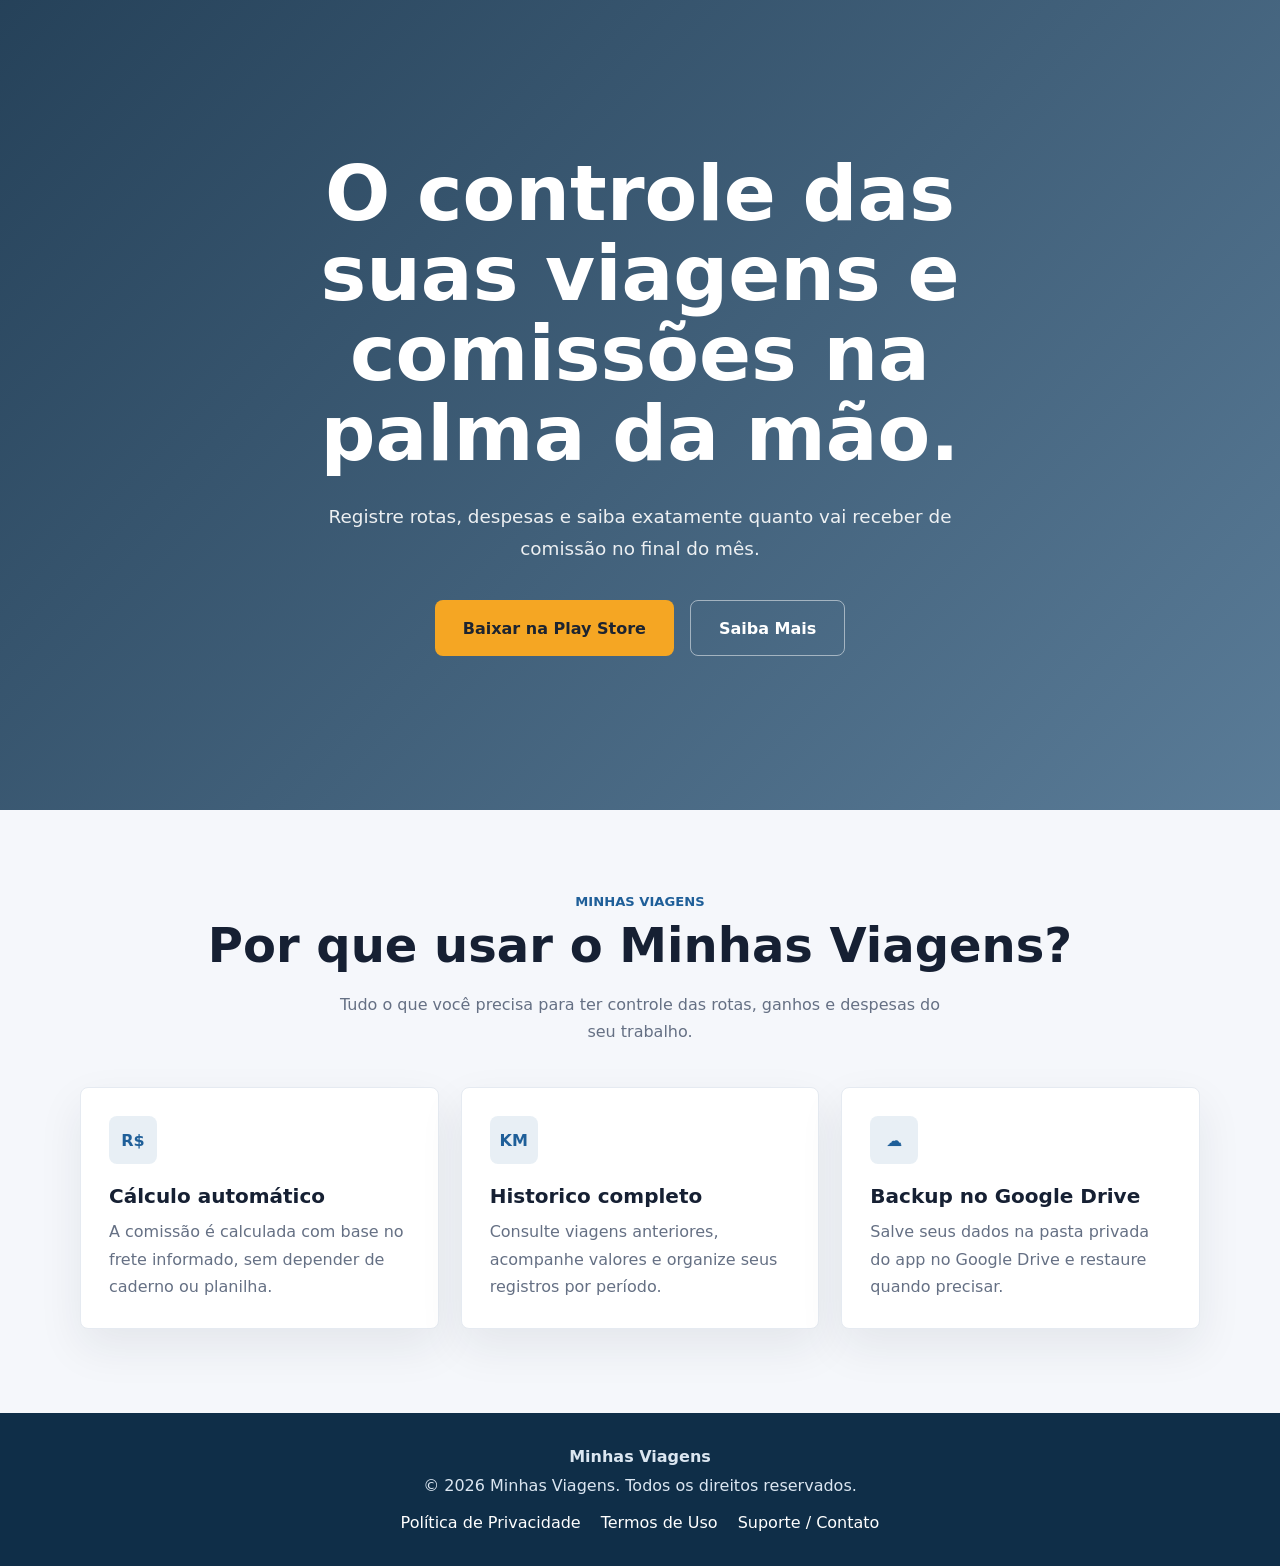
==== index.html @ d5cd6ea3 "publica site do Minhas Viagens" ====
<!doctype html>
<html lang="pt-BR">
<head>
  <meta charset="utf-8">
  <meta name="viewport" content="width=device-width, initial-scale=1">
  <title>Minhas Viagens - Controle de viagens e comissões</title>
  <meta name="description" content="Aplicativo para motoristas registrarem viagens, despesas e comissões, com backup seguro no Google Drive.">
  <meta name="author" content="Minhas Viagens">
  <meta property="og:title" content="Minhas Viagens">
  <meta property="og:description" content="Controle suas viagens, despesas e comissões em um app simples para motoristas.">
  <meta property="og:type" content="website">
  <meta name="twitter:card" content="summary_large_image">
  <link rel="canonical" href="https://appminhasviagens.com.br/">
  <link rel="stylesheet" href="styles.css">
</head>
<body>
  <main>
    <section class="hero">
      <div class="hero__overlay"></div>
      <div class="hero__content">
        <h1>O controle das suas viagens e comissões na palma da mão.</h1>
        <p>Registre rotas, despesas e saiba exatamente quanto vai receber de comissão no final do mês.</p>
        <div class="actions">
          <a class="button button--primary" href="https://play.google.com/store/apps/details?id=com.minhascomissoes.app" aria-label="Baixar Minhas Viagens na Play Store">Baixar na Play Store</a>
          <a class="button button--ghost" href="#funcionalidades">Saiba Mais</a>
        </div>
      </div>
    </section>

    <section id="funcionalidades" class="section">
      <p class="eyebrow">Minhas Viagens</p>
      <h2>Por que usar o Minhas Viagens?</h2>
      <p class="section__intro">Tudo o que você precisa para ter controle das rotas, ganhos e despesas do seu trabalho.</p>

      <div class="features">
        <article class="feature">
          <span class="feature__icon">R$</span>
          <h3>Cálculo automático</h3>
          <p>A comissão é calculada com base no frete informado, sem depender de caderno ou planilha.</p>
        </article>
        <article class="feature">
          <span class="feature__icon">KM</span>
          <h3>Historico completo</h3>
          <p>Consulte viagens anteriores, acompanhe valores e organize seus registros por período.</p>
        </article>
        <article class="feature">
          <span class="feature__icon">☁</span>
          <h3>Backup no Google Drive</h3>
          <p>Salve seus dados na pasta privada do app no Google Drive e restaure quando precisar.</p>
        </article>
      </div>
    </section>
  </main>

  <footer class="footer">
    <strong>Minhas Viagens</strong>
    <p>© 2026 Minhas Viagens. Todos os direitos reservados.</p>
    <nav aria-label="Links legais">
      <a href="privacidade/">Política de Privacidade</a>
      <a href="termos/">Termos de Uso</a>
      <a href="mailto:minhasviagenscomissao@gmail.com">Suporte / Contato</a>
    </nav>
  </footer>
</body>
</html>
---- styles.css ----
:root {
  --blue: #1f5f99;
  --blue-dark: #0f2e48;
  --gold: #f5a623;
  --text: #162033;
  --muted: #657084;
  --surface: #ffffff;
  --bg: #f5f7fb;
}

* {
  box-sizing: border-box;
}

html {
  scroll-behavior: smooth;
}

body {
  margin: 0;
  color: var(--text);
  background: var(--bg);
  font-family: Inter, system-ui, -apple-system, BlinkMacSystemFont, "Segoe UI", sans-serif;
}

a {
  color: inherit;
}

.hero {
  position: relative;
  min-height: 90vh;
  display: grid;
  place-items: center;
  overflow: hidden;
  background-image: url("https://images.unsplash.com/photo-1469854523086-cc02fe5d8800?auto=format&fit=crop&w=1800&q=85");
  background-size: cover;
  background-position: center;
}

.hero__overlay {
  position: absolute;
  inset: 0;
  background: linear-gradient(135deg, rgba(15, 46, 72, 0.9), rgba(30, 76, 113, 0.72));
}

.hero__content {
  position: relative;
  z-index: 1;
  width: min(760px, calc(100% - 32px));
  text-align: center;
  color: #ffffff;
  padding: 48px 0;
}

.hero h1 {
  margin: 0;
  font-size: clamp(2.4rem, 6vw, 4.8rem);
  line-height: 1.04;
  letter-spacing: 0;
}

.hero p {
  width: min(640px, 100%);
  margin: 28px auto 0;
  color: rgba(255, 255, 255, 0.9);
  font-size: 1.15rem;
  line-height: 1.7;
}

.actions {
  display: flex;
  justify-content: center;
  gap: 16px;
  flex-wrap: wrap;
  margin-top: 36px;
}

.button {
  display: inline-flex;
  align-items: center;
  justify-content: center;
  min-height: 56px;
  padding: 0 28px;
  border-radius: 8px;
  font-weight: 800;
  text-decoration: none;
}

.button--primary {
  background: var(--gold);
  color: #1d2430;
}

.button--ghost {
  border: 1px solid rgba(255, 255, 255, 0.5);
  color: #ffffff;
}

.section {
  width: min(1120px, calc(100% - 32px));
  margin: 0 auto;
  padding: 84px 0;
  text-align: center;
}

.eyebrow {
  margin: 0 0 8px;
  color: var(--blue);
  font-weight: 800;
  text-transform: uppercase;
  font-size: 0.82rem;
}

.section h2 {
  margin: 0;
  font-size: clamp(2rem, 4vw, 3rem);
}

.section__intro {
  width: min(620px, 100%);
  margin: 18px auto 0;
  color: var(--muted);
  line-height: 1.7;
}

.features {
  display: grid;
  grid-template-columns: repeat(3, 1fr);
  gap: 22px;
  margin-top: 42px;
  text-align: left;
}

.feature {
  background: var(--surface);
  border: 1px solid #e5eaf1;
  border-radius: 8px;
  padding: 28px;
  box-shadow: 0 18px 45px rgba(22, 32, 51, 0.08);
}

.feature__icon {
  display: inline-flex;
  align-items: center;
  justify-content: center;
  width: 48px;
  height: 48px;
  border-radius: 8px;
  background: rgba(31, 95, 153, 0.1);
  color: var(--blue);
  font-weight: 900;
}

.feature h3 {
  margin: 20px 0 10px;
  font-size: 1.25rem;
}

.feature p {
  margin: 0;
  color: var(--muted);
  line-height: 1.7;
}

.footer {
  padding: 34px 16px;
  text-align: center;
  color: #dbe6f1;
  background: var(--blue-dark);
}

.footer p {
  margin: 10px 0 18px;
}

.footer nav {
  display: flex;
  justify-content: center;
  gap: 20px;
  flex-wrap: wrap;
}

.footer a {
  color: #ffffff;
  text-decoration: none;
}

.topbar {
  padding: 22px 24px;
  background: var(--blue-dark);
}

.topbar a {
  color: #ffffff;
  text-decoration: none;
  font-weight: 800;
}

.legal {
  width: min(840px, calc(100% - 32px));
  margin: 0 auto;
  padding: 56px 0 80px;
  line-height: 1.75;
}

.legal h1 {
  margin: 0;
  font-size: clamp(2rem, 5vw, 3.3rem);
}

.legal h2 {
  margin: 34px 0 8px;
  font-size: 1.35rem;
}

.legal p {
  margin: 0 0 14px;
}

.legal a {
  color: var(--blue);
  font-weight: 700;
}

.muted {
  color: var(--muted);
}

@media (max-width: 800px) {
  .features {
    grid-template-columns: 1fr;
  }

  .button {
    width: min(100%, 320px);
  }
}
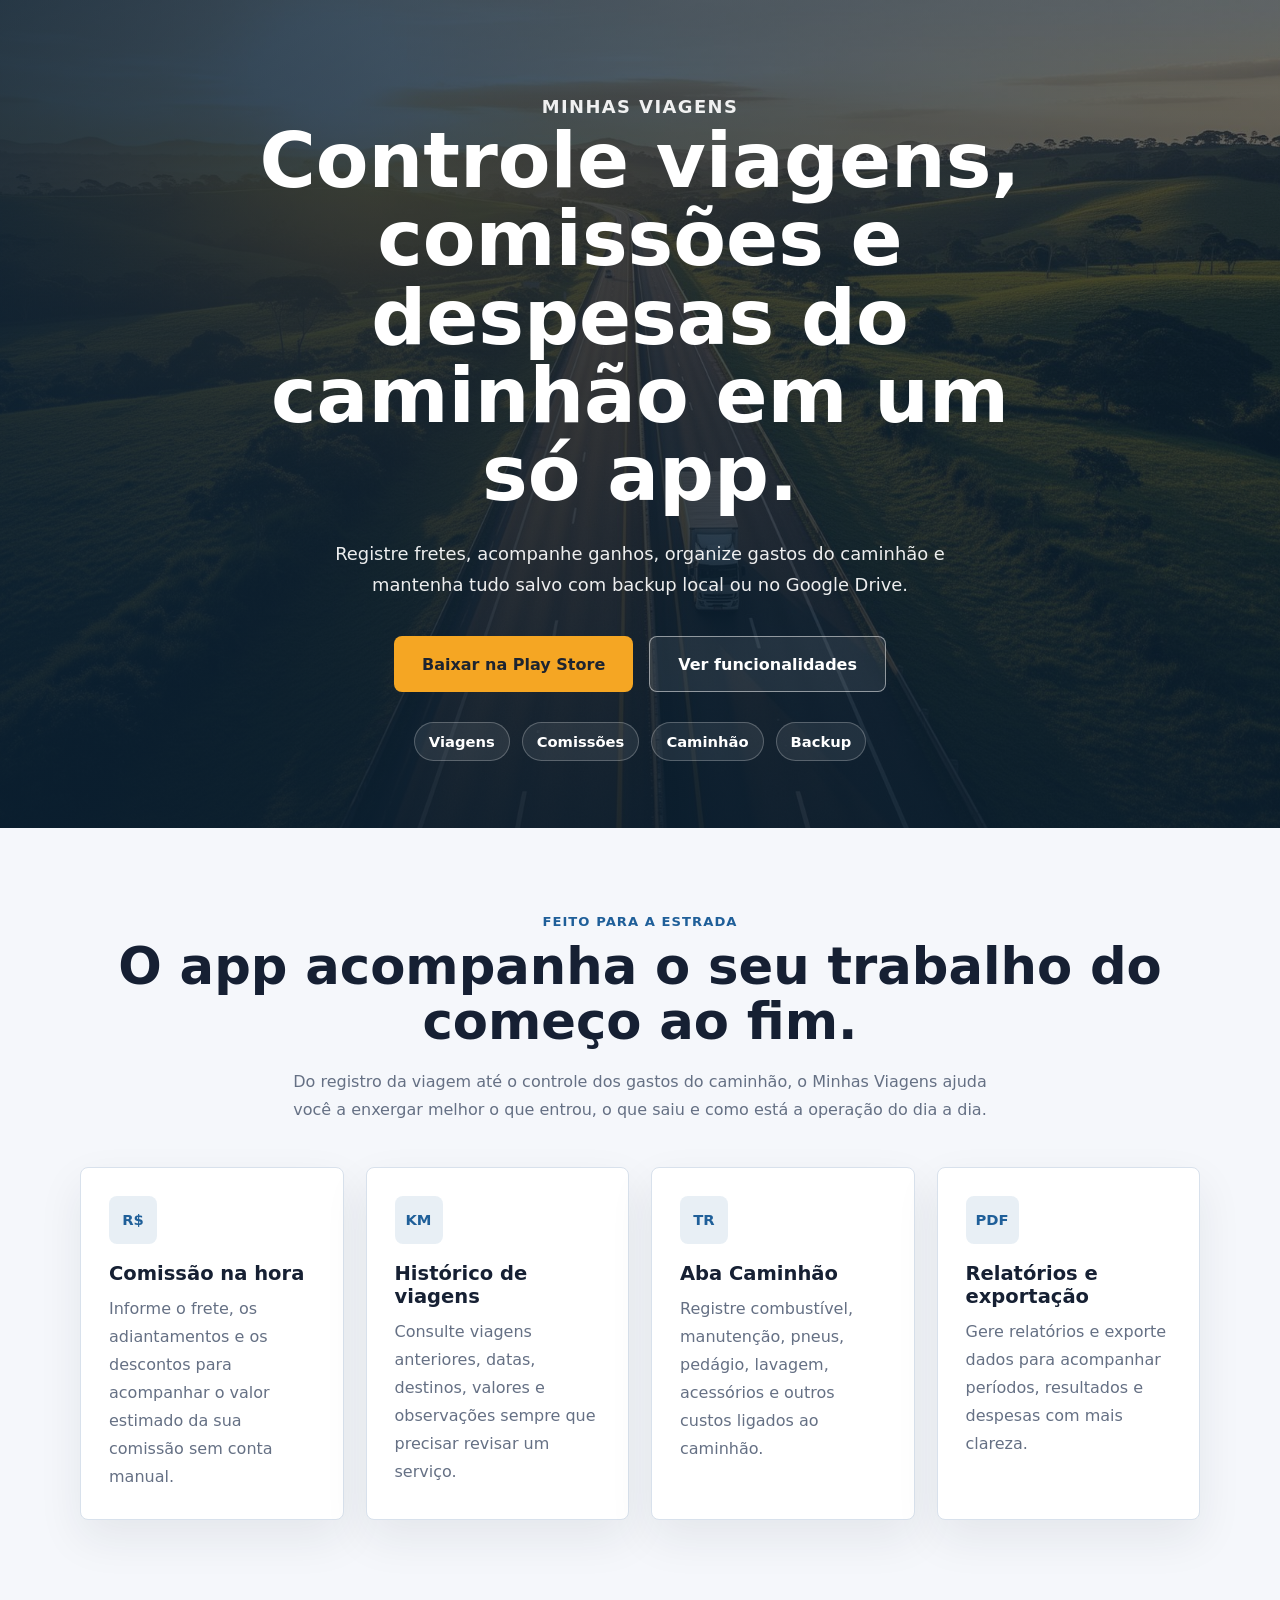
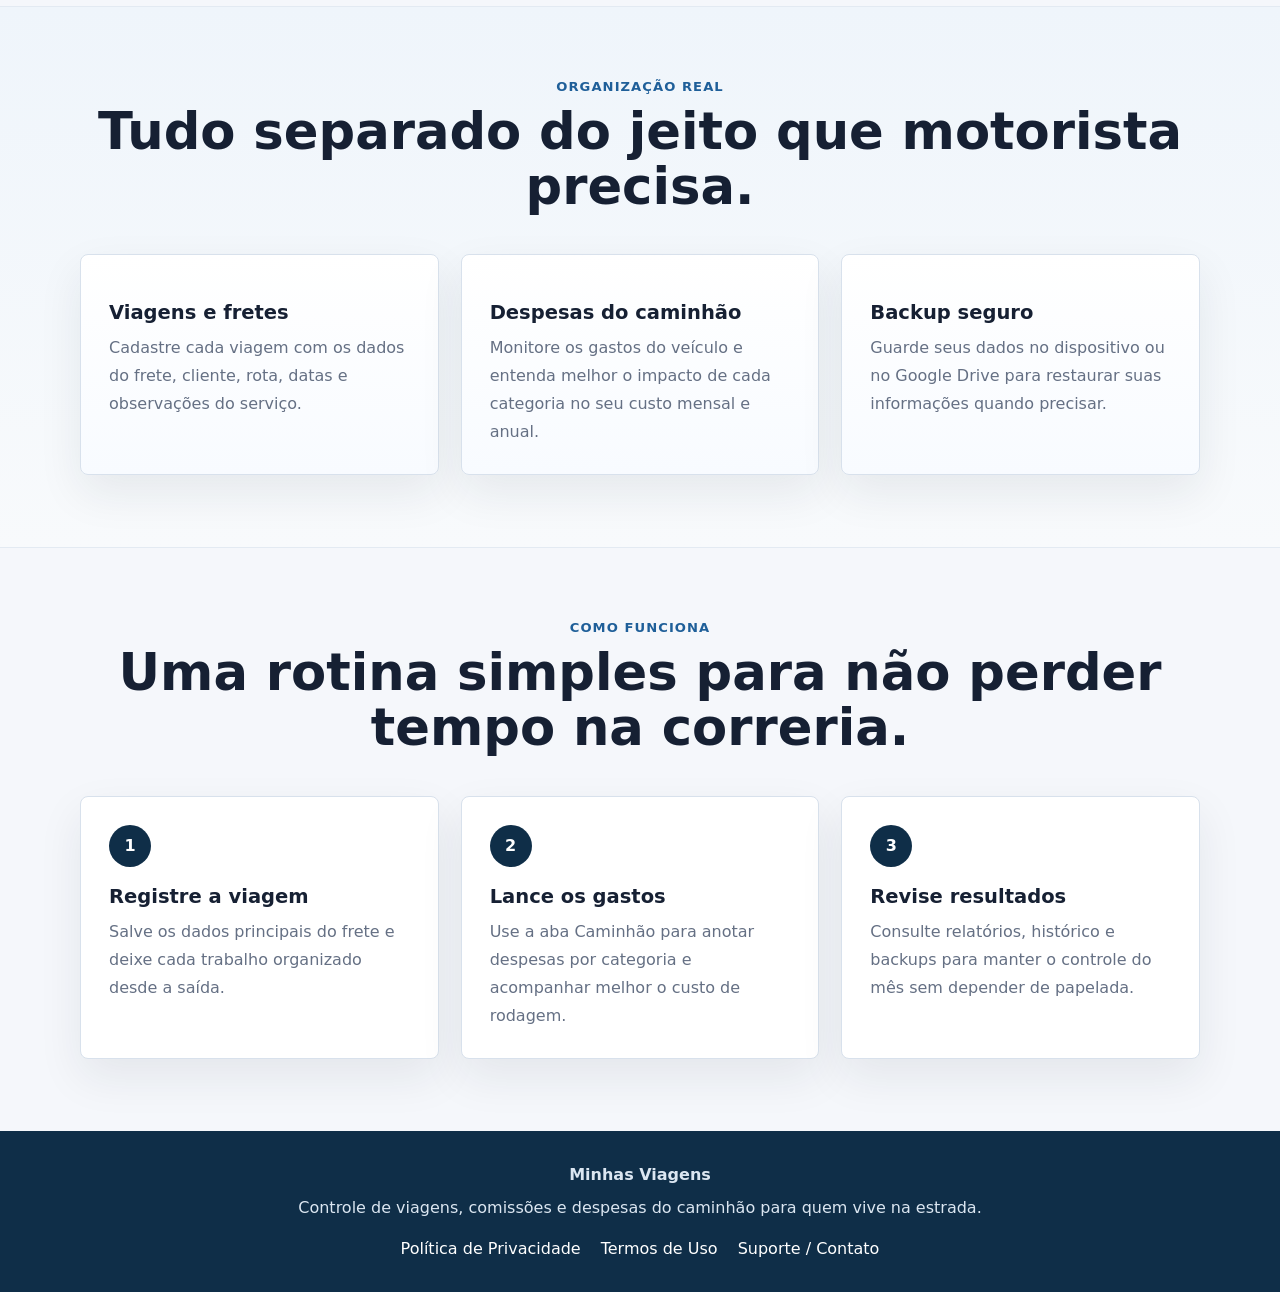
==== commit de87c9fe: "atualiza site com aba caminhao" ====
--- a/index.html
+++ b/index.html
@@ -3,11 +3,11 @@
 <head>
   <meta charset="utf-8">
   <meta name="viewport" content="width=device-width, initial-scale=1">
-  <title>Minhas Viagens - Controle de viagens e comissões</title>
-  <meta name="description" content="Aplicativo para motoristas registrarem viagens, despesas e comissões, com backup seguro no Google Drive.">
+  <title>Minhas Viagens - Controle viagens, comissões e caminhão</title>
+  <meta name="description" content="Aplicativo para motoristas controlarem viagens, fretes, comissões, despesas do caminhão, relatórios e backup no Google Drive.">
   <meta name="author" content="Minhas Viagens">
   <meta property="og:title" content="Minhas Viagens">
-  <meta property="og:description" content="Controle suas viagens, despesas e comissões em um app simples para motoristas.">
+  <meta property="og:description" content="Organize viagens, ganhos e despesas do caminhão em um só app.">
   <meta property="og:type" content="website">
   <meta name="twitter:card" content="summary_large_image">
   <link rel="canonical" href="https://appminhasviagens.com.br/">
@@ -18,35 +18,90 @@
     <section class="hero">
       <div class="hero__overlay"></div>
       <div class="hero__content">
-        <h1>O controle das suas viagens e comissões na palma da mão.</h1>
-        <p>Registre rotas, despesas e saiba exatamente quanto vai receber de comissão no final do mês.</p>
+        <p class="hero__eyebrow">Minhas Viagens</p>
+        <h1>Controle viagens, comissões e despesas do caminhão em um só app.</h1>
+        <p>Registre fretes, acompanhe ganhos, organize gastos do caminhão e mantenha tudo salvo com backup local ou no Google Drive.</p>
         <div class="actions">
           <a class="button button--primary" href="https://play.google.com/store/apps/details?id=com.minhascomissoes.app" aria-label="Baixar Minhas Viagens na Play Store">Baixar na Play Store</a>
-          <a class="button button--ghost" href="#funcionalidades">Saiba Mais</a>
+          <a class="button button--ghost" href="#funcionalidades">Ver funcionalidades</a>
+        </div>
+        <div class="hero__badges" aria-label="Principais recursos">
+          <span>Viagens</span>
+          <span>Comissões</span>
+          <span>Caminhão</span>
+          <span>Backup</span>
         </div>
       </div>
     </section>
 
     <section id="funcionalidades" class="section">
-      <p class="eyebrow">Minhas Viagens</p>
-      <h2>Por que usar o Minhas Viagens?</h2>
-      <p class="section__intro">Tudo o que você precisa para ter controle das rotas, ganhos e despesas do seu trabalho.</p>
+      <p class="eyebrow">Feito para a estrada</p>
+      <h2>O app acompanha o seu trabalho do começo ao fim.</h2>
+      <p class="section__intro">Do registro da viagem até o controle dos gastos do caminhão, o Minhas Viagens ajuda você a enxergar melhor o que entrou, o que saiu e como está a operação do dia a dia.</p>
 
-      <div class="features">
+      <div class="features features--four">
         <article class="feature">
           <span class="feature__icon">R$</span>
-          <h3>Cálculo automático</h3>
-          <p>A comissão é calculada com base no frete informado, sem depender de caderno ou planilha.</p>
+          <h3>Comissão na hora</h3>
+          <p>Informe o frete, os adiantamentos e os descontos para acompanhar o valor estimado da sua comissão sem conta manual.</p>
         </article>
         <article class="feature">
           <span class="feature__icon">KM</span>
-          <h3>Historico completo</h3>
-          <p>Consulte viagens anteriores, acompanhe valores e organize seus registros por período.</p>
+          <h3>Histórico de viagens</h3>
+          <p>Consulte viagens anteriores, datas, destinos, valores e observações sempre que precisar revisar um serviço.</p>
         </article>
         <article class="feature">
-          <span class="feature__icon">☁</span>
-          <h3>Backup no Google Drive</h3>
-          <p>Salve seus dados na pasta privada do app no Google Drive e restaure quando precisar.</p>
+          <span class="feature__icon">TR</span>
+          <h3>Aba Caminhão</h3>
+          <p>Registre combustível, manutenção, pneus, pedágio, lavagem, acessórios e outros custos ligados ao caminhão.</p>
+        </article>
+        <article class="feature">
+          <span class="feature__icon">PDF</span>
+          <h3>Relatórios e exportação</h3>
+          <p>Gere relatórios e exporte dados para acompanhar períodos, resultados e despesas com mais clareza.</p>
+        </article>
+      </div>
+    </section>
+
+    <section class="band">
+      <div class="section section--tight">
+        <p class="eyebrow">Organização real</p>
+        <h2>Tudo separado do jeito que motorista precisa.</h2>
+        <div class="highlights">
+          <article class="highlight">
+            <h3>Viagens e fretes</h3>
+            <p>Cadastre cada viagem com os dados do frete, cliente, rota, datas e observações do serviço.</p>
+          </article>
+          <article class="highlight">
+            <h3>Despesas do caminhão</h3>
+            <p>Monitore os gastos do veículo e entenda melhor o impacto de cada categoria no seu custo mensal e anual.</p>
+          </article>
+          <article class="highlight">
+            <h3>Backup seguro</h3>
+            <p>Guarde seus dados no dispositivo ou no Google Drive para restaurar suas informações quando precisar.</p>
+          </article>
+        </div>
+      </div>
+    </section>
+
+    <section class="section section--tight">
+      <p class="eyebrow">Como funciona</p>
+      <h2>Uma rotina simples para não perder tempo na correria.</h2>
+      <div class="workflow">
+        <article class="workflow__item">
+          <span class="workflow__step">1</span>
+          <h3>Registre a viagem</h3>
+          <p>Salve os dados principais do frete e deixe cada trabalho organizado desde a saída.</p>
+        </article>
+        <article class="workflow__item">
+          <span class="workflow__step">2</span>
+          <h3>Lance os gastos</h3>
+          <p>Use a aba Caminhão para anotar despesas por categoria e acompanhar melhor o custo de rodagem.</p>
+        </article>
+        <article class="workflow__item">
+          <span class="workflow__step">3</span>
+          <h3>Revise resultados</h3>
+          <p>Consulte relatórios, histórico e backups para manter o controle do mês sem depender de papelada.</p>
         </article>
       </div>
     </section>
@@ -54,7 +109,7 @@
 
   <footer class="footer">
     <strong>Minhas Viagens</strong>
-    <p>© 2026 Minhas Viagens. Todos os direitos reservados.</p>
+    <p>Controle de viagens, comissões e despesas do caminhão para quem vive na estrada.</p>
     <nav aria-label="Links legais">
       <a href="privacidade/">Política de Privacidade</a>
       <a href="termos/">Termos de Uso</a>
--- a/styles.css
+++ b/styles.css
@@ -2,10 +2,13 @@
   --blue: #1f5f99;
   --blue-dark: #0f2e48;
   --gold: #f5a623;
+  --gold-soft: #ffd895;
   --text: #162033;
   --muted: #657084;
   --surface: #ffffff;
+  --surface-alt: #eef4fa;
   --bg: #f5f7fb;
+  --line: #d8e1ec;
 }
 
 * {
@@ -29,11 +32,11 @@
 
 .hero {
   position: relative;
-  min-height: 90vh;
+  min-height: 92vh;
   display: grid;
   place-items: center;
   overflow: hidden;
-  background-image: url("https://images.unsplash.com/photo-1469854523086-cc02fe5d8800?auto=format&fit=crop&w=1800&q=85");
+  background-image: url("assets/hero-bg-max.jpg");
   background-size: cover;
   background-position: center;
 }
@@ -41,31 +44,42 @@
 .hero__overlay {
   position: absolute;
   inset: 0;
-  background: linear-gradient(135deg, rgba(15, 46, 72, 0.9), rgba(30, 76, 113, 0.72));
+  background:
+    linear-gradient(180deg, rgba(9, 22, 35, 0.36), rgba(10, 29, 45, 0.84)),
+    linear-gradient(120deg, rgba(15, 46, 72, 0.82), rgba(31, 95, 153, 0.18));
 }
 
 .hero__content {
   position: relative;
   z-index: 1;
-  width: min(760px, calc(100% - 32px));
+  width: min(840px, calc(100% - 32px));
   text-align: center;
   color: #ffffff;
-  padding: 48px 0;
+  padding: 56px 0;
+}
+
+.hero__eyebrow {
+  margin: 0 0 12px;
+  color: var(--gold-soft);
+  font-size: 0.88rem;
+  font-weight: 900;
+  letter-spacing: 0.08em;
+  text-transform: uppercase;
 }
 
 .hero h1 {
   margin: 0;
-  font-size: clamp(2.4rem, 6vw, 4.8rem);
-  line-height: 1.04;
+  font-size: clamp(2.5rem, 6vw, 5rem);
+  line-height: 1.02;
   letter-spacing: 0;
 }
 
 .hero p {
-  width: min(640px, 100%);
-  margin: 28px auto 0;
-  color: rgba(255, 255, 255, 0.9);
-  font-size: 1.15rem;
-  line-height: 1.7;
+  width: min(700px, 100%);
+  margin: 24px auto 0;
+  color: rgba(255, 255, 255, 0.92);
+  font-size: 1.12rem;
+  line-height: 1.75;
 }
 
 .actions {
@@ -95,33 +109,64 @@
 .button--ghost {
   border: 1px solid rgba(255, 255, 255, 0.5);
   color: #ffffff;
+  background: rgba(255, 255, 255, 0.08);
+}
+
+.hero__badges {
+  display: flex;
+  justify-content: center;
+  gap: 12px;
+  flex-wrap: wrap;
+  margin-top: 30px;
+}
+
+.hero__badges span {
+  padding: 10px 14px;
+  border: 1px solid rgba(255, 255, 255, 0.24);
+  border-radius: 999px;
+  background: rgba(255, 255, 255, 0.08);
+  color: #ffffff;
+  font-size: 0.92rem;
+  font-weight: 700;
 }
 
 .section {
   width: min(1120px, calc(100% - 32px));
   margin: 0 auto;
-  padding: 84px 0;
+  padding: 86px 0;
   text-align: center;
 }
 
+.section--tight {
+  padding: 72px 0;
+}
+
+.band {
+  background: linear-gradient(180deg, #eff5fb, #f8fafc);
+  border-top: 1px solid #e3eaf2;
+  border-bottom: 1px solid #e3eaf2;
+}
+
 .eyebrow {
-  margin: 0 0 8px;
+  margin: 0 0 10px;
   color: var(--blue);
-  font-weight: 800;
+  font-weight: 900;
   text-transform: uppercase;
   font-size: 0.82rem;
+  letter-spacing: 0.08em;
 }
 
 .section h2 {
   margin: 0;
-  font-size: clamp(2rem, 4vw, 3rem);
+  font-size: clamp(2rem, 4vw, 3.2rem);
+  line-height: 1.08;
 }
 
 .section__intro {
-  width: min(620px, 100%);
+  width: min(720px, 100%);
   margin: 18px auto 0;
   color: var(--muted);
-  line-height: 1.7;
+  line-height: 1.78;
 }
 
 .features {
@@ -132,35 +177,80 @@
   text-align: left;
 }
 
+.features--four {
+  grid-template-columns: repeat(4, 1fr);
+}
+
+.feature,
+.highlight,
+.workflow__item {
+  background: var(--surface);
+  border: 1px solid var(--line);
+  border-radius: 8px;
+  box-shadow: 0 18px 45px rgba(22, 32, 51, 0.08);
+}
+
 .feature {
-  background: var(--surface);
-  border: 1px solid #e5eaf1;
-  border-radius: 8px;
   padding: 28px;
-  box-shadow: 0 18px 45px rgba(22, 32, 51, 0.08);
 }
 
 .feature__icon {
   display: inline-flex;
   align-items: center;
   justify-content: center;
-  width: 48px;
+  min-width: 48px;
   height: 48px;
+  padding: 0 10px;
   border-radius: 8px;
   background: rgba(31, 95, 153, 0.1);
   color: var(--blue);
+  font-size: 0.92rem;
   font-weight: 900;
 }
 
-.feature h3 {
-  margin: 20px 0 10px;
-  font-size: 1.25rem;
-}
-
-.feature p {
+.feature h3,
+.highlight h3,
+.workflow__item h3 {
+  margin: 18px 0 10px;
+  font-size: 1.22rem;
+}
+
+.feature p,
+.highlight p,
+.workflow__item p {
   margin: 0;
   color: var(--muted);
-  line-height: 1.7;
+  line-height: 1.75;
+}
+
+.highlights,
+.workflow {
+  display: grid;
+  grid-template-columns: repeat(3, 1fr);
+  gap: 22px;
+  margin-top: 40px;
+  text-align: left;
+}
+
+.highlight,
+.workflow__item {
+  padding: 28px;
+}
+
+.highlight {
+  background: linear-gradient(180deg, #ffffff, #f8fbff);
+}
+
+.workflow__step {
+  display: inline-flex;
+  align-items: center;
+  justify-content: center;
+  width: 42px;
+  height: 42px;
+  border-radius: 999px;
+  background: var(--blue-dark);
+  color: #ffffff;
+  font-weight: 900;
 }
 
 .footer {
@@ -171,7 +261,9 @@
 }
 
 .footer p {
-  margin: 10px 0 18px;
+  max-width: 720px;
+  margin: 10px auto 18px;
+  line-height: 1.7;
 }
 
 .footer nav {
@@ -227,12 +319,29 @@
   color: var(--muted);
 }
 
+@media (max-width: 1020px) {
+  .features--four {
+    grid-template-columns: repeat(2, 1fr);
+  }
+}
+
 @media (max-width: 800px) {
-  .features {
+  .features,
+  .features--four,
+  .highlights,
+  .workflow {
     grid-template-columns: 1fr;
   }
 
   .button {
     width: min(100%, 320px);
   }
-}
+
+  .hero__badges {
+    gap: 10px;
+  }
+
+  .hero__badges span {
+    font-size: 0.86rem;
+  }
+}
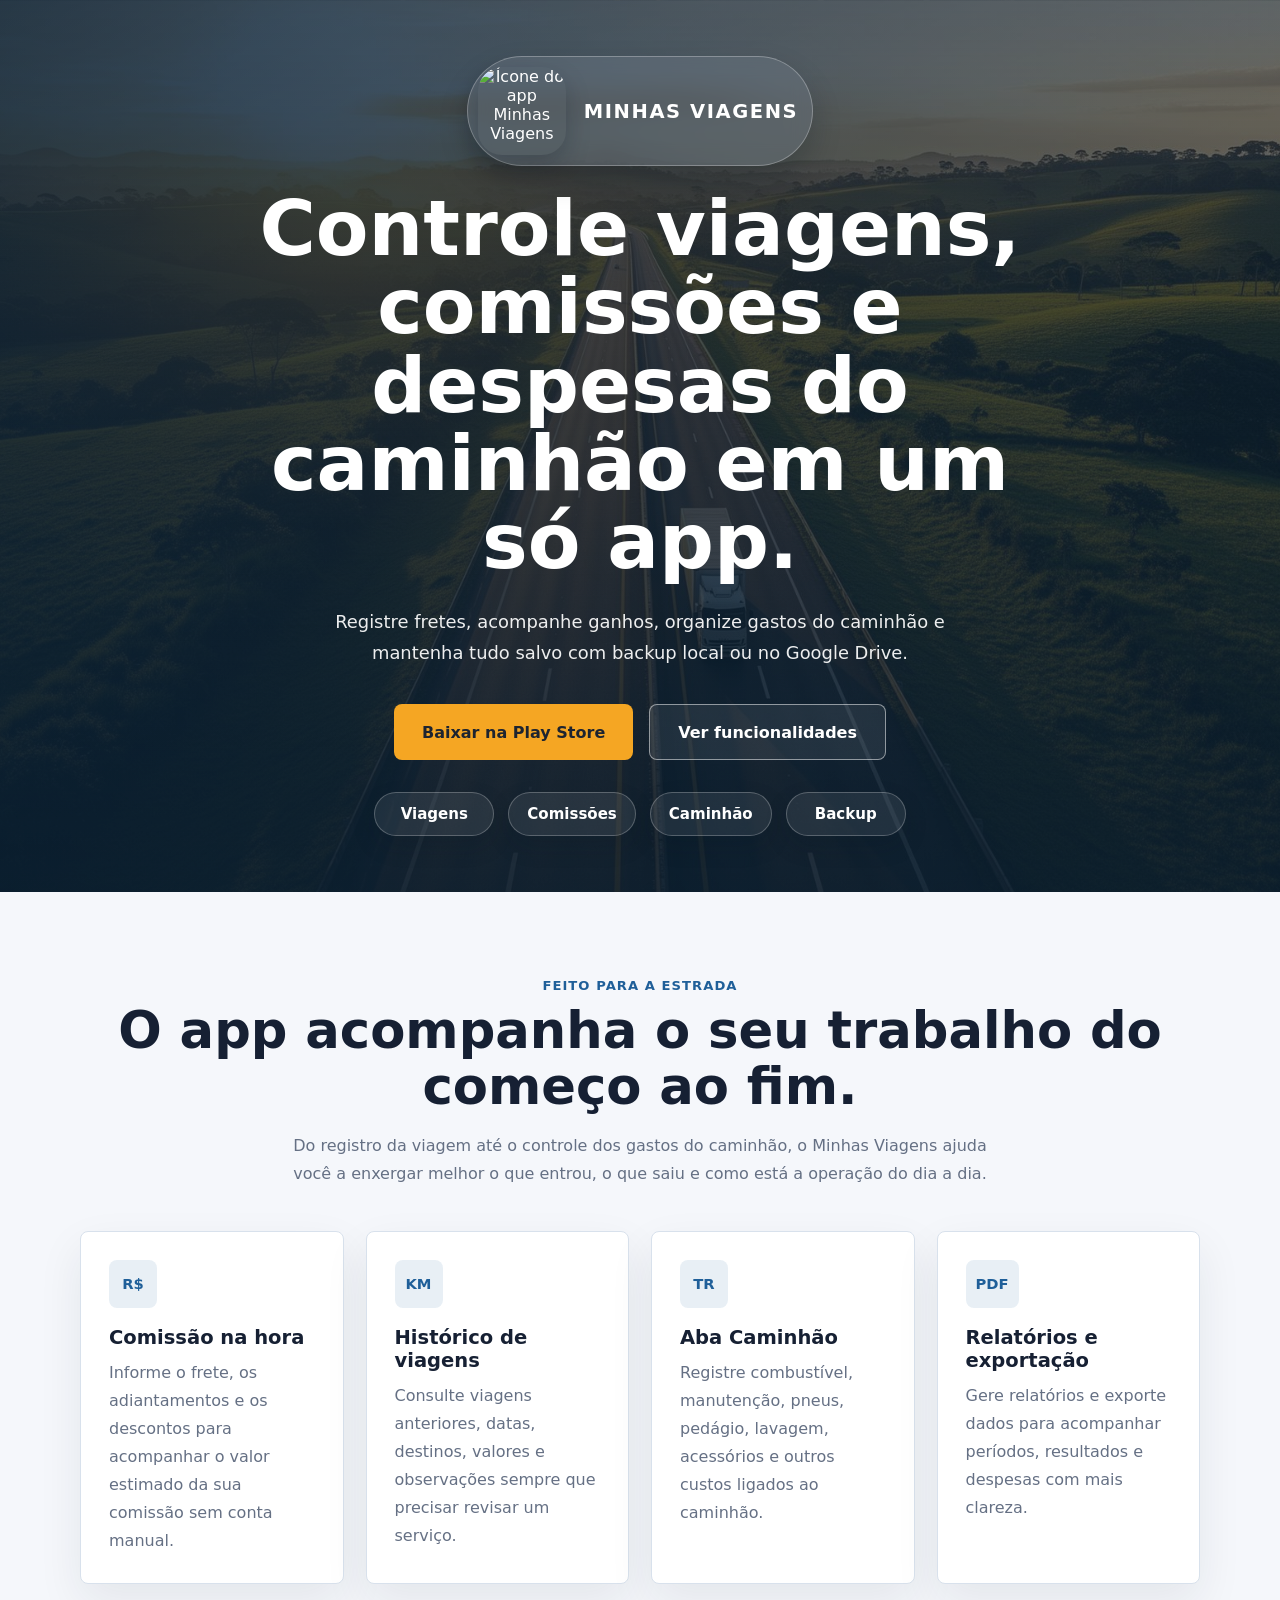
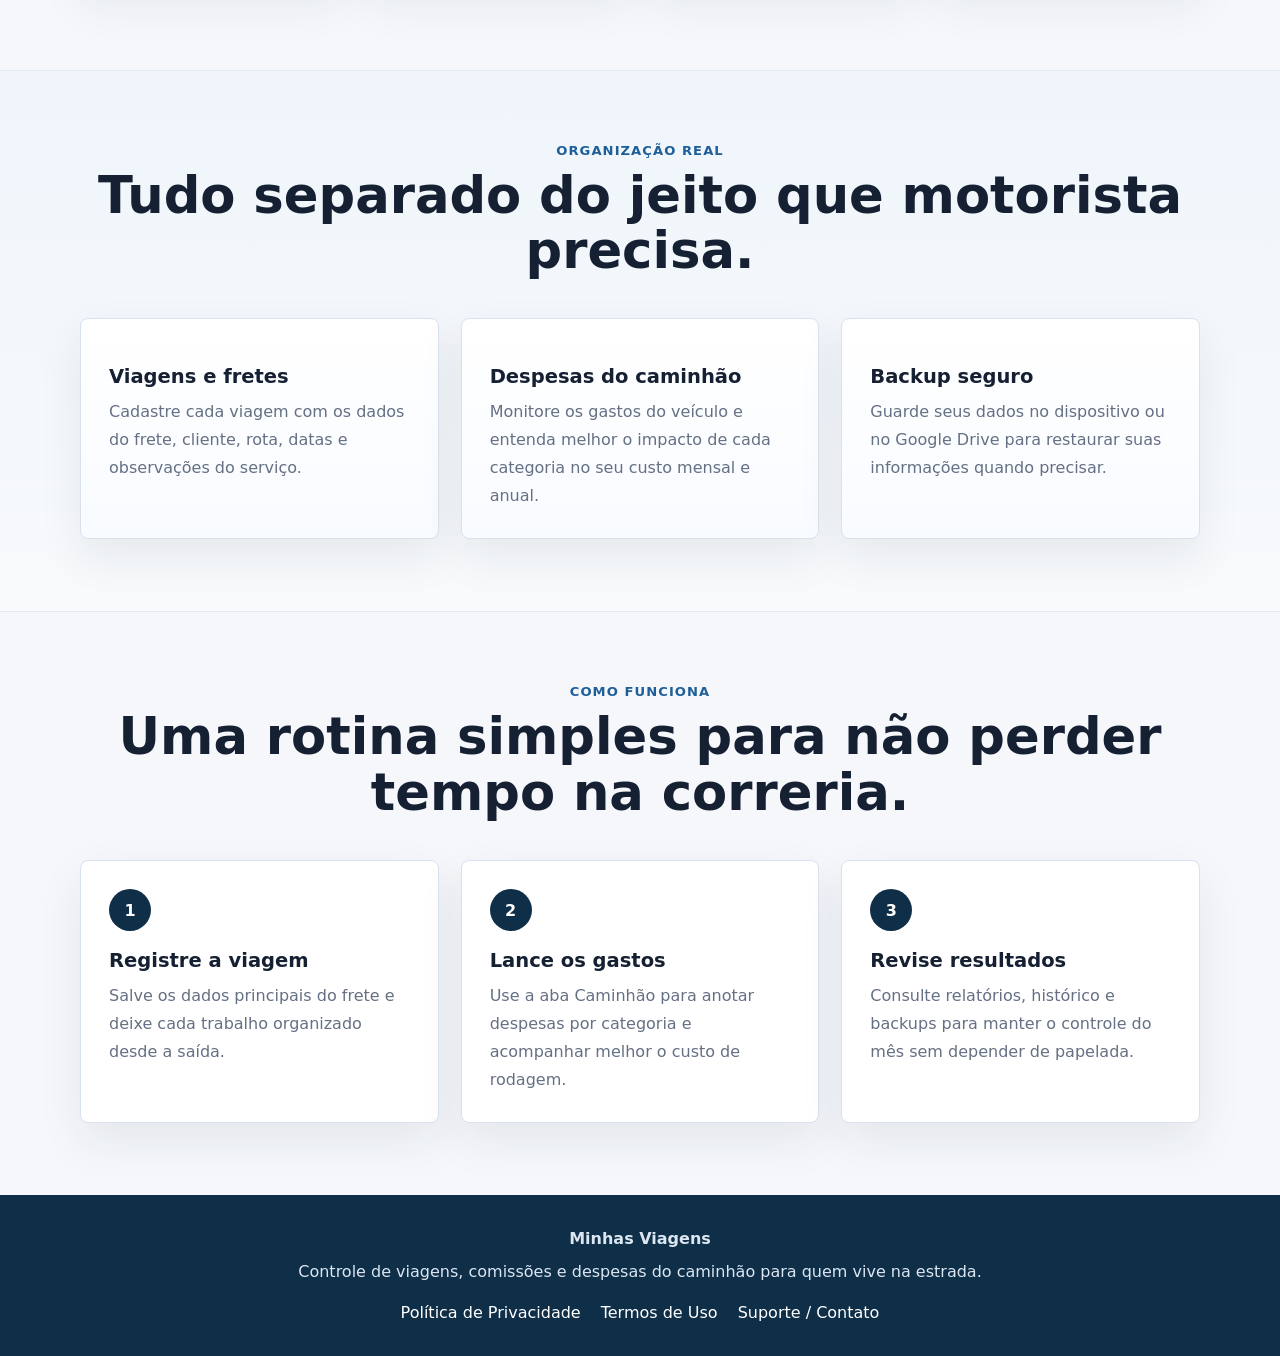
==== commit 492c05c6: "torna marca do hero clicavel para a play store" ====
--- a/index.html
+++ b/index.html
@@ -18,7 +18,18 @@
     <section class="hero">
       <div class="hero__overlay"></div>
       <div class="hero__content">
-        <p class="hero__eyebrow">Minhas Viagens</p>
+        <a
+          class="hero__brand"
+          href="https://play.google.com/store/apps/details?id=com.minhascomissoes.app"
+          aria-label="Abrir Minhas Viagens na Play Store"
+        >
+          <span class="hero__brand-mark">
+            <img src="assets/app-icon-simple.svg" alt="Ícone do app Minhas Viagens" class="hero__brand-icon">
+          </span>
+          <span class="hero__brand-name-wrap">
+            <span class="hero__brand-name">Minhas Viagens</span>
+          </span>
+        </a>
         <h1>Controle viagens, comissões e despesas do caminhão em um só app.</h1>
         <p>Registre fretes, acompanhe ganhos, organize gastos do caminhão e mantenha tudo salvo com backup local ou no Google Drive.</p>
         <div class="actions">
@@ -26,10 +37,10 @@
           <a class="button button--ghost" href="#funcionalidades">Ver funcionalidades</a>
         </div>
         <div class="hero__badges" aria-label="Principais recursos">
-          <span>Viagens</span>
-          <span>Comissões</span>
-          <span>Caminhão</span>
-          <span>Backup</span>
+          <span class="hero__badge">Viagens</span>
+          <span class="hero__badge">Comissões</span>
+          <span class="hero__badge">Caminhão</span>
+          <span class="hero__badge">Backup</span>
         </div>
       </div>
     </section>
--- a/styles.css
+++ b/styles.css
@@ -58,10 +58,60 @@
   padding: 56px 0;
 }
 
-.hero__eyebrow {
-  margin: 0 0 12px;
-  color: var(--gold-soft);
-  font-size: 0.88rem;
+.hero__brand {
+  display: inline-flex;
+  align-items: center;
+  gap: 18px;
+  margin-bottom: 24px;
+  padding: 10px 14px 10px 10px;
+  border: 1px solid rgba(255, 255, 255, 0.28);
+  border-radius: 999px;
+  background: rgba(109, 122, 133, 0.44);
+  box-shadow: 0 14px 30px rgba(7, 18, 31, 0.2);
+  backdrop-filter: blur(10px);
+  text-decoration: none;
+  transition: transform 160ms ease, background-color 160ms ease, border-color 160ms ease;
+}
+
+.hero__brand:hover {
+  background: rgba(121, 135, 147, 0.56);
+  border-color: rgba(255, 255, 255, 0.4);
+  transform: translateY(-1px);
+}
+
+.hero__brand-mark {
+  display: inline-flex;
+  align-items: center;
+  justify-content: center;
+  width: 88px;
+  height: 88px;
+  border-radius: 24px;
+  padding: 0;
+  overflow: hidden;
+  box-shadow: 0 10px 24px rgba(7, 18, 31, 0.24);
+}
+
+.hero__brand-icon {
+  display: block;
+  width: 100%;
+  height: 100%;
+  object-fit: cover;
+  border-radius: 24px;
+}
+
+.hero__brand-name-wrap {
+  display: inline-flex;
+  align-items: center;
+  min-height: auto;
+  padding: 0;
+  border: 0;
+  border-radius: 0;
+  background: transparent;
+}
+
+.hero__brand-name {
+  color: #ffffff;
+  font-size: 1.22rem;
   font-weight: 900;
   letter-spacing: 0.08em;
   text-transform: uppercase;
@@ -115,19 +165,22 @@
 .hero__badges {
   display: flex;
   justify-content: center;
-  gap: 12px;
+  gap: 14px;
   flex-wrap: wrap;
-  margin-top: 30px;
-}
-
-.hero__badges span {
-  padding: 10px 14px;
+  margin-top: 32px;
+}
+
+.hero__badge {
+  min-width: 120px;
+  padding: 12px 18px;
   border: 1px solid rgba(255, 255, 255, 0.24);
   border-radius: 999px;
   background: rgba(255, 255, 255, 0.08);
   color: #ffffff;
-  font-size: 0.92rem;
-  font-weight: 700;
+  font-size: 0.94rem;
+  font-weight: 800;
+  text-align: center;
+  box-shadow: 0 10px 24px rgba(7, 18, 31, 0.14);
 }
 
 .section {
@@ -341,7 +394,31 @@
     gap: 10px;
   }
 
-  .hero__badges span {
+  .hero__badge {
+    min-width: 0;
+    width: calc(50% - 8px);
     font-size: 0.86rem;
-  }
-}
+    padding: 11px 12px;
+  }
+
+  .hero__brand {
+    gap: 10px;
+    padding-right: 10px;
+  }
+
+  .hero__brand-mark {
+    width: 68px;
+    height: 68px;
+    border-radius: 18px;
+  }
+
+  .hero__brand-name-wrap {
+    min-height: 48px;
+    padding: 0 14px;
+  }
+
+  .hero__brand-name {
+    font-size: 0.98rem;
+    letter-spacing: 0.05em;
+  }
+}
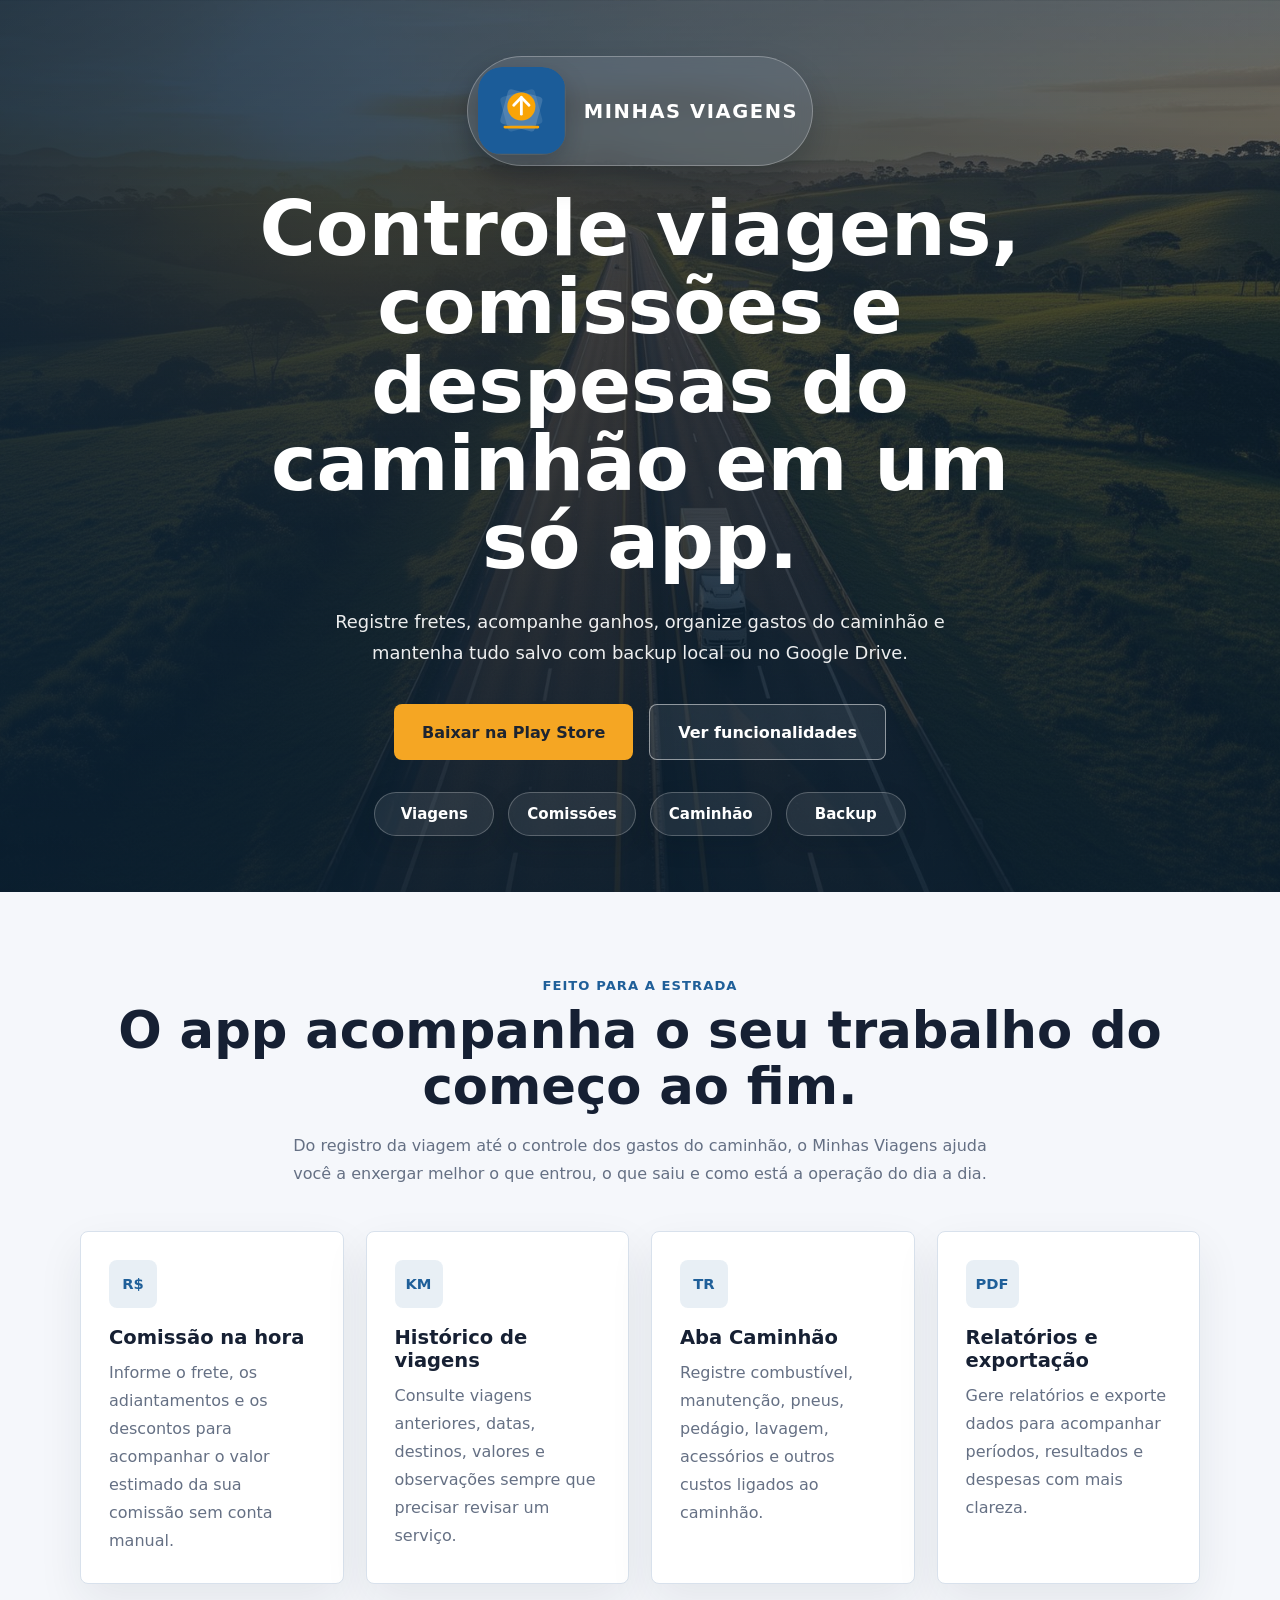
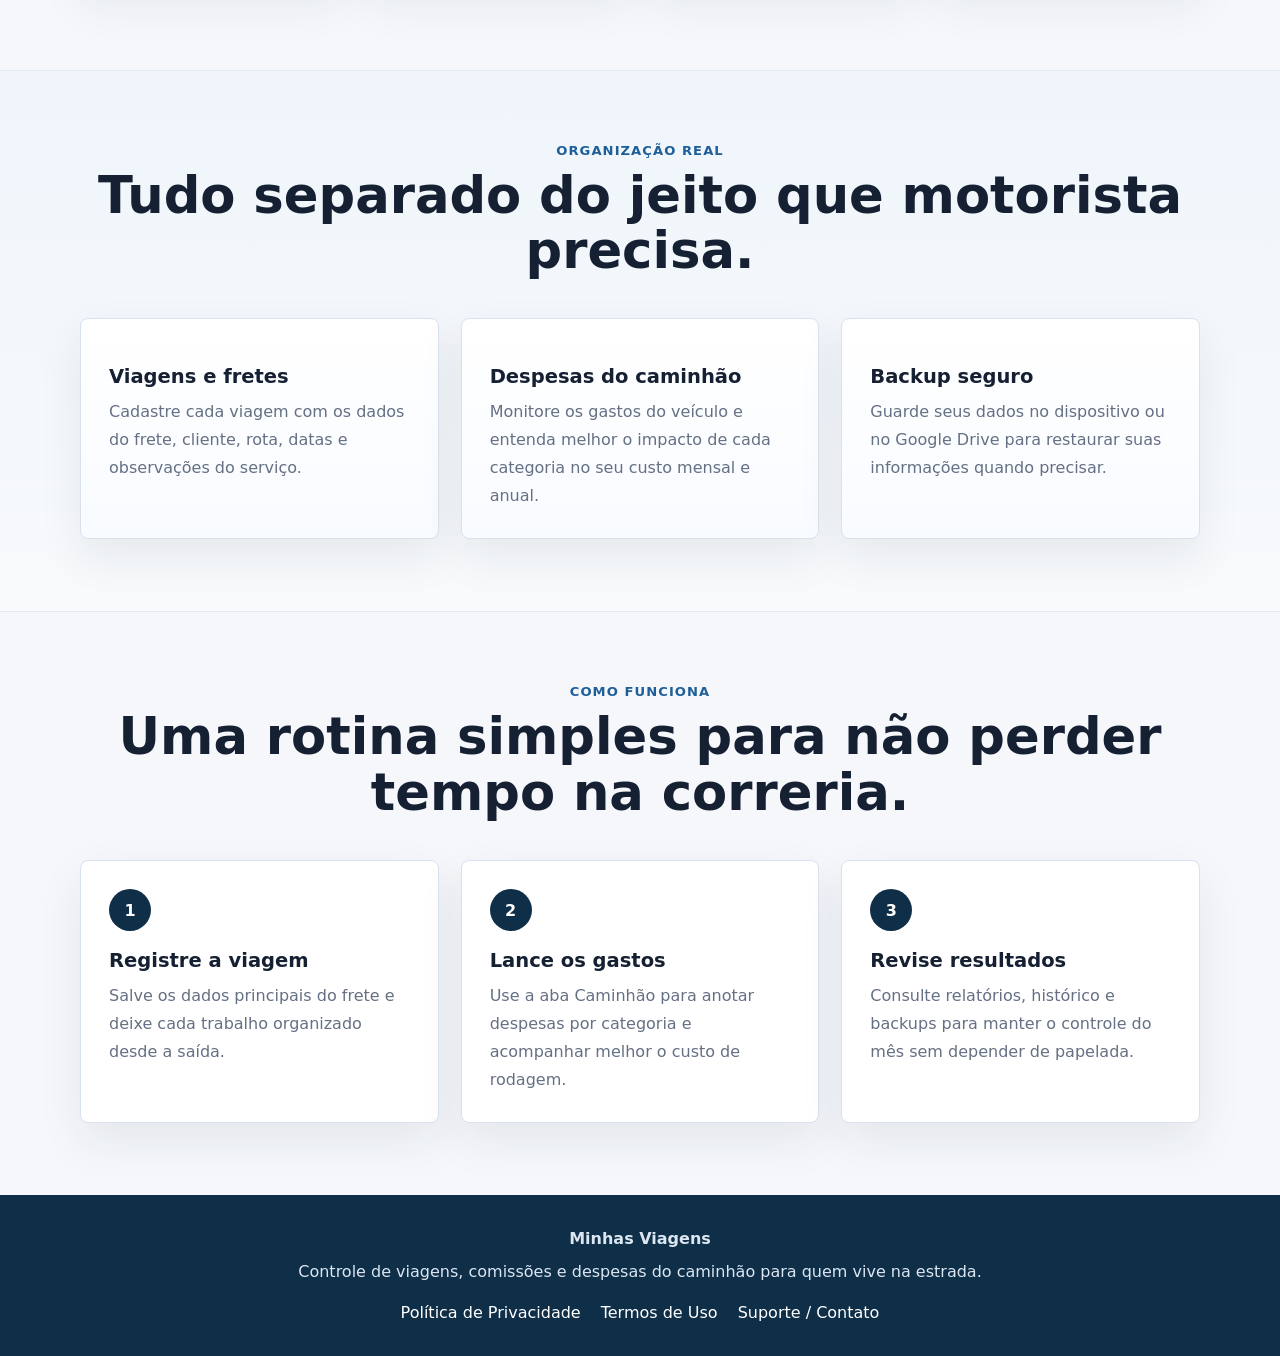
==== commit f4b7a283: "Remove Lovable favicon and set app icon as site favicon https://claude.ai/code/session_019sASiioXnhN" ====
--- a/index.html
+++ b/index.html
@@ -11,6 +11,8 @@
   <meta property="og:type" content="website">
   <meta name="twitter:card" content="summary_large_image">
   <link rel="canonical" href="https://appminhasviagens.com.br/">
+  <link rel="icon" type="image/png" href="assets/app-icon.png">
+  <link rel="apple-touch-icon" href="assets/app-icon.png">
   <link rel="stylesheet" href="styles.css">
 </head>
 <body>
